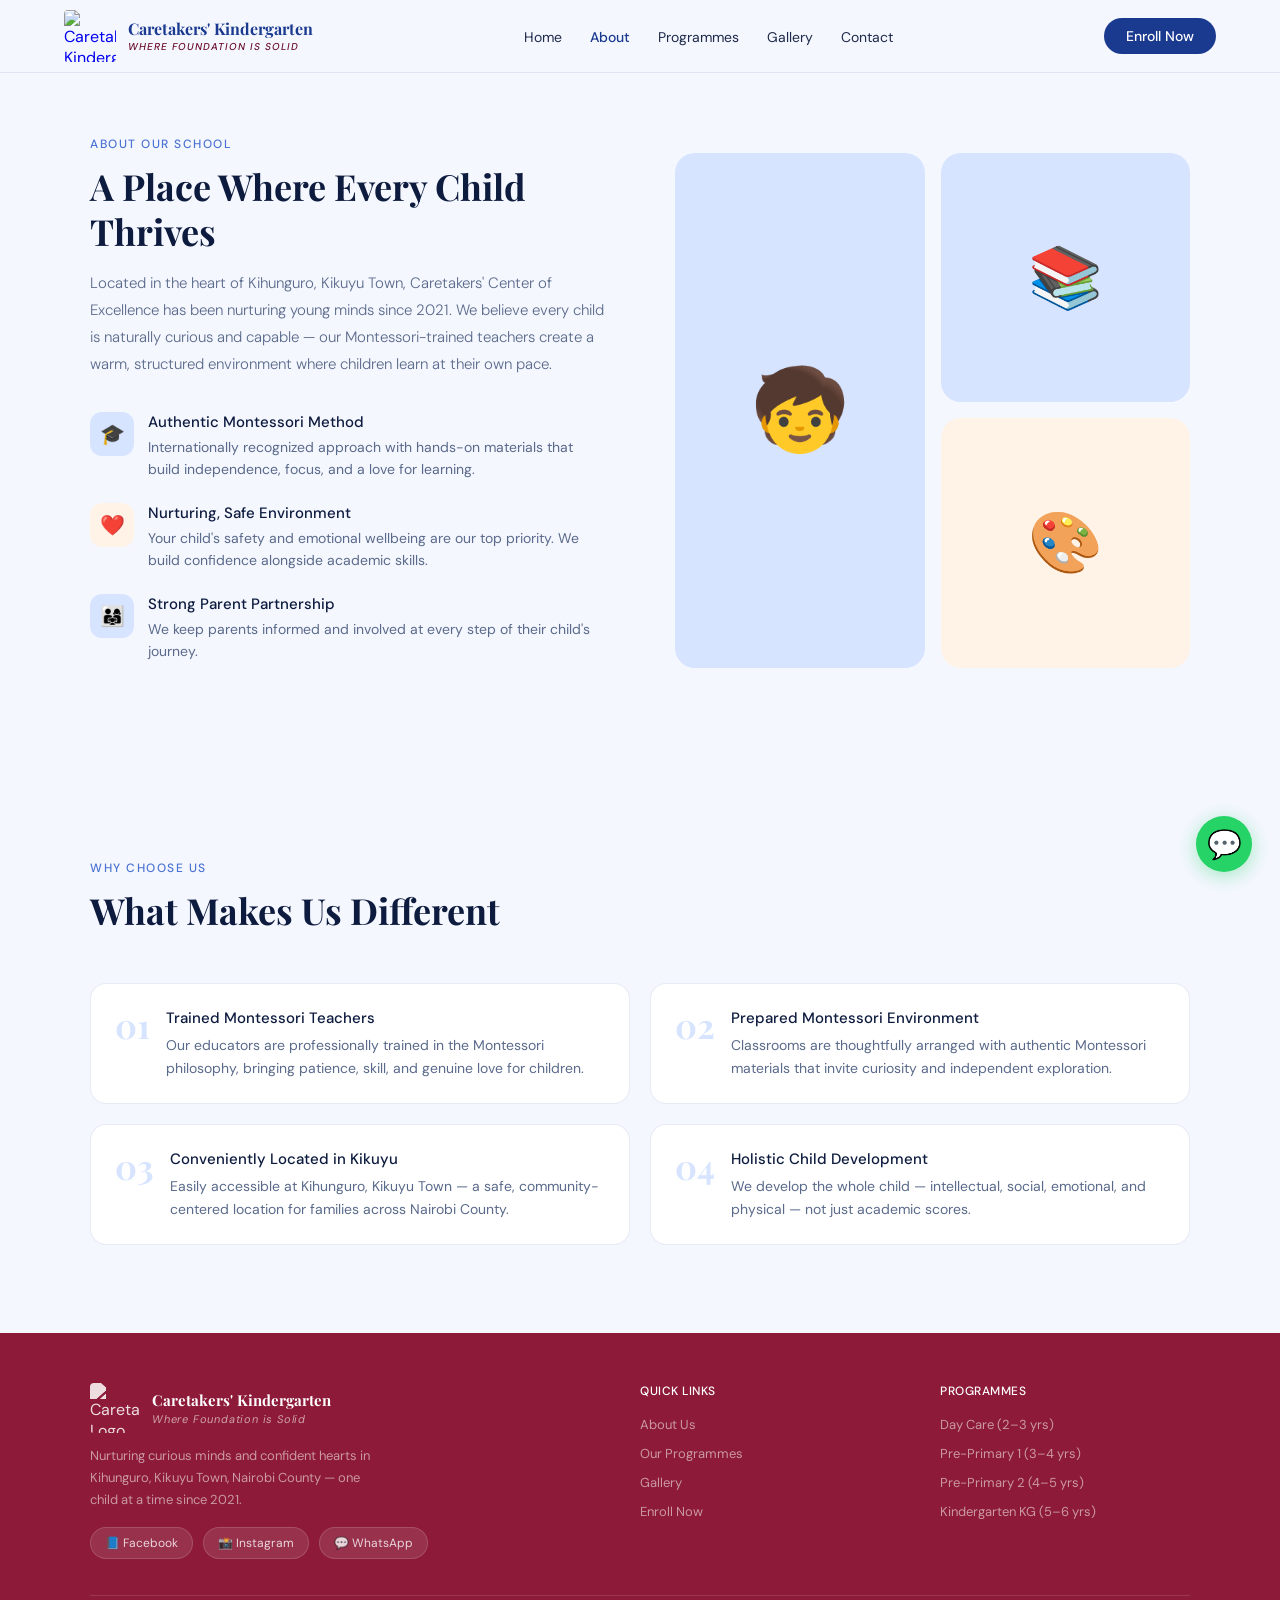
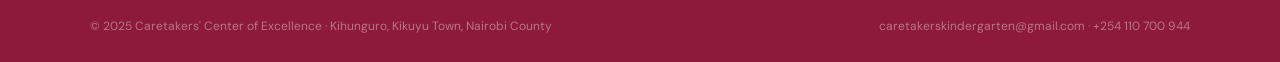
==== about.html @ a28489d1 "Page Restructure" ====
<!DOCTYPE html>
<html lang="en">
<head>
<meta charset="UTF-8">
<meta name="viewport" content="width=device-width, initial-scale=1.0">
<title>About Us | Caretakers' Kindergarten (Montessori), Kikuyu</title>
<meta name="description" content="Learn about Caretakers' Center of Excellence: authentic Montessori education in Kihunguro, Kikuyu Town since 2021.">
<link href="https://fonts.googleapis.com/css2?family=Playfair+Display:wght@400;600;700&family=DM+Sans:wght@300;400;500&display=swap" rel="stylesheet">
<link rel="stylesheet" href="css/base/variables.css">
<link rel="stylesheet" href="css/base/reset.css">
<link rel="stylesheet" href="css/base/typography.css">
<link rel="stylesheet" href="css/layout/section.css">
<link rel="stylesheet" href="css/layout/page.css">
<link rel="stylesheet" href="css/components/nav.css">
<link rel="stylesheet" href="css/components/buttons.css">
<link rel="stylesheet" href="css/components/footer.css">
<link rel="stylesheet" href="css/components/whatsapp.css">
<link rel="stylesheet" href="css/pages/about.css">
<link rel="stylesheet" href="css/pages/why.css">
</head>
<body>

<nav>
  <div class="nav-inner">
    <a href="index.html" class="logo-wrap">
      <img src="images/LG.jpg" alt="Caretakers Kindergarten Logo">
      <div class="logo-text">
        <strong>Caretakers' Kindergarten</strong>
        <span>Where Foundation is Solid</span>
      </div>
    </a>
    <button class="nav-toggle" aria-label="Toggle menu" aria-expanded="false">☰</button>
    <ul class="nav-links">
      <li><a href="index.html">Home</a></li>
      <li><a href="about.html" aria-current="page">About</a></li>
      <li><a href="programmes.html">Programmes</a></li>
      <li><a href="gallery.html">Gallery</a></li>
      <li><a href="contact.html">Contact</a></li>
    </ul>
    <a href="contact.html" class="nav-cta">Enroll Now</a>
  </div>
</nav>

<main>
<section id="about" class="page-first">
  <div class="section-inner">
    <div class="about-grid">
      <div>
        <p class="section-tag">About Our School</p>
        <h1 class="section-title">A Place Where Every Child Thrives</h1>
        <p class="section-desc">Located in the heart of Kihunguro, Kikuyu Town, Caretakers' Center of Excellence has been nurturing young minds since 2021. We believe every child is naturally curious and capable — our Montessori-trained teachers create a warm, structured environment where children learn at their own pace.</p>
        <div class="value-list">
          <div class="value-item">
            <div class="value-icon">🎓</div>
            <div class="value-text">
              <h4>Authentic Montessori Method</h4>
              <p>Internationally recognized approach with hands-on materials that build independence, focus, and a love for learning.</p>
            </div>
          </div>
          <div class="value-item">
            <div class="value-icon warm">❤️</div>
            <div class="value-text">
              <h4>Nurturing, Safe Environment</h4>
              <p>Your child's safety and emotional wellbeing are our top priority. We build confidence alongside academic skills.</p>
            </div>
          </div>
          <div class="value-item">
            <div class="value-icon">👨‍👩‍👧</div>
            <div class="value-text">
              <h4>Strong Parent Partnership</h4>
              <p>We keep parents informed and involved at every step of their child's journey.</p>
            </div>
          </div>
        </div>
      </div>
      <div class="about-visual">
        <div class="about-img-card tall">🧒</div>
        <div class="about-img-card">📚</div>
        <div class="about-img-card warm">🎨</div>
      </div>
    </div>
  </div>
</section>

<section>
  <div class="section-inner">
    <p class="section-tag">Why Choose Us</p>
    <h2 class="section-title">What Makes Us Different</h2>
    <div class="why-grid">
      <div class="why-card">
        <div class="why-num">01</div>
        <div class="why-text">
          <h4>Trained Montessori Teachers</h4>
          <p>Our educators are professionally trained in the Montessori philosophy, bringing patience, skill, and genuine love for children.</p>
        </div>
      </div>
      <div class="why-card">
        <div class="why-num">02</div>
        <div class="why-text">
          <h4>Prepared Montessori Environment</h4>
          <p>Classrooms are thoughtfully arranged with authentic Montessori materials that invite curiosity and independent exploration.</p>
        </div>
      </div>
      <div class="why-card">
        <div class="why-num">03</div>
        <div class="why-text">
          <h4>Conveniently Located in Kikuyu</h4>
          <p>Easily accessible at Kihunguro, Kikuyu Town — a safe, community-centered location for families across Nairobi County.</p>
        </div>
      </div>
      <div class="why-card">
        <div class="why-num">04</div>
        <div class="why-text">
          <h4>Holistic Child Development</h4>
          <p>We develop the whole child — intellectual, social, emotional, and physical — not just academic scores.</p>
        </div>
      </div>
    </div>
  </div>
</section>
</main>

<footer>
  <div class="footer-inner">
    <div class="footer-top">
      <div class="footer-brand">
        <div class="footer-logo-wrap">
          <img src="images/LG.jpg" alt="Caretakers Logo">
          <div class="footer-logo-text">
            <strong>Caretakers' Kindergarten</strong>
            <div class="footer-tagline">Where Foundation is Solid</div>
          </div>
        </div>
        <p>Nurturing curious minds and confident hearts in Kihunguro, Kikuyu Town, Nairobi County — one child at a time since 2021.</p>
        <div class="footer-social">
          <a href="https://www.facebook.com/caretakers-center-of-excellence" target="_blank">📘 Facebook</a>
          <a href="https://www.instagram.com/caretakerscenterofexcellence" target="_blank">📸 Instagram</a>
          <a href="https://wa.me/254110700944" target="_blank">💬 WhatsApp</a>
        </div>
      </div>
      <div class="footer-col">
        <h5>Quick Links</h5>
        <ul>
          <li><a href="about.html">About Us</a></li>
          <li><a href="programmes.html">Our Programmes</a></li>
          <li><a href="gallery.html">Gallery</a></li>
          <li><a href="contact.html">Enroll Now</a></li>
        </ul>
      </div>
      <div class="footer-col">
        <h5>Programmes</h5>
        <ul>
          <li><a href="programmes.html">Day Care (2–3 yrs)</a></li>
          <li><a href="programmes.html">Pre-Primary 1 (3–4 yrs)</a></li>
          <li><a href="programmes.html">Pre-Primary 2 (4–5 yrs)</a></li>
          <li><a href="programmes.html">Kindergarten KG (5–6 yrs)</a></li>
        </ul>
      </div>
    </div>
    <div class="footer-bottom">
      <p>© 2025 Caretakers' Center of Excellence · Kihunguro, Kikuyu Town, Nairobi County</p>
      <p>caretakerskindergarten@gmail.com · +254 110 700 944</p>
    </div>
  </div>
</footer>

<a href="https://wa.me/254110700944" class="wa-float" target="_blank" title="Chat on WhatsApp">💬</a>

<script src="js/main.js"></script>
</body>
</html>
---- css/base/variables.css ----
/* Design tokens: change the brand colours/fonts here and it updates everywhere */

:root {
  --blue: #1A3A8F;
  --blue-mid: #4A72D1;
  --blue-pale: #D6E4FF;
  --wine: #6B0F2B;
  --wine-light: #8C1A38;
  --warm: #F4A261;
  --warm-pale: #FFF3E8;
  --bg: #F5F7FF;
  --dark: #0D1B3E;
  --text: #1E2A4A;
  --muted: #5A6A8A;
  --font-heading: 'Playfair Display', Georgia, serif;
  --font-body: 'DM Sans', sans-serif;
}
---- css/base/typography.css ----
/* Global heading styles */

h1 {
  font-family:var(--font-heading);
  font-size:50px;
  line-height:1.15;
  color:var(--dark);
  margin-bottom:18px;
  font-weight:700;
}

h1 em {
  font-style:italic;
  color:var(--blue);
}

@media (max-width: 900px) {
  h1 { font-size: 34px; }
}
---- css/layout/section.css ----
/* Shared section wrapper, tags, titles, descriptions. Used on every page. */

section {
  padding:88px 5%;
}

.section-inner {
  max-width:1100px;
  margin:0 auto;
}

.section-tag {
  font-size:12px;
  text-transform:uppercase;
  letter-spacing:1.5px;
  color:var(--blue-mid);
  font-weight:500;
  margin-bottom:12px;
}

.section-title {
  font-family:var(--font-heading);
  font-size:36px;
  color:var(--dark);
  margin-bottom:16px;
  line-height:1.25;
}

.section-desc {
  font-size:15px;
  color:var(--muted);
  line-height:1.8;
  max-width:560px;
  font-weight:300;
}
---- css/layout/page.css ----
/* Inner pages: first section must clear the fixed 72px nav */

.page-first { padding-top: calc(72px + 64px); }
---- css/components/nav.css ----
/* Top navigation bar */

nav {
  position:fixed;
  top:0;
  left:0;
  right:0;
  z-index:100;
  background:rgba(245,247,255,0.97);
  backdrop-filter:blur(8px);
  border-bottom:1px solid rgba(26,58,143,0.1);
  padding:0 5%;
}

.nav-inner {
  display:flex;
  align-items:center;
  justify-content:space-between;
  height:72px;
}

.logo-wrap {
  display:flex;
  align-items:center;
  gap:12px;
  text-decoration:none;
}

.logo-wrap img {
  height:52px;
  width:52px;
  object-fit:contain;
  border-radius:4px;
}

.logo-text strong {
  display:block;
  font-family:var(--font-heading);
  font-size:16px;
  color:var(--blue);
  font-weight:700;
  line-height:1.2;
}

.logo-text span {
  display:block;
  font-size:10px;
  color:var(--wine);
  letter-spacing:1px;
  text-transform:uppercase;
  font-style:italic;
  font-weight:500;
  margin-top:2px;
}

.nav-links {
  display:flex;
  gap:28px;
  list-style:none;
}

.nav-links a {
  text-decoration:none;
  font-size:14px;
  color:var(--text);
  font-weight:400;
  transition:color 0.2s;
}

.nav-links a:hover {
  color:var(--blue);
}

.nav-cta {
  background:var(--blue);
  color:#fff;
  padding:9px 22px;
  border-radius:50px;
  font-size:14px;
  font-weight:500;
  text-decoration:none;
  transition:background 0.2s;
}

.nav-cta:hover {
  background:#122870;
}

/* Mobile menu: the original just hid the links below 900px with no replacement */
.nav-toggle {
  display: none;
  background: none;
  border: 1.5px solid rgba(26, 58, 143, 0.25);
  border-radius: 8px;
  padding: 6px 10px;
  font-size: 20px;
  line-height: 1;
  color: var(--blue);
  cursor: pointer;
}
.nav-links a[aria-current="page"] { color: var(--blue); font-weight: 500; }

@media (max-width: 900px) {
  .nav-toggle { display: block; }
  .nav-links {
    display: none;
    position: absolute;
    top: 72px; left: 0; right: 0;
    flex-direction: column;
    gap: 16px;
    padding: 20px 5%;
    background: var(--bg);
    border-bottom: 1px solid rgba(26, 58, 143, 0.1);
  }
  .nav-links.open { display: flex; }
}
@media (max-width: 600px) {
  .nav-cta { display: none; }
}
---- css/components/buttons.css ----
/* Primary / secondary buttons */

.btn-primary {
  background:var(--blue);
  color:#fff;
  padding:14px 28px;
  border-radius:50px;
  font-size:15px;
  font-weight:500;
  text-decoration:none;
  transition:all 0.2s;
  border:none;
  cursor:pointer;
  display:inline-block;
}

.btn-primary:hover {
  background:#122870;
  transform:translateY(-2px);
}

.btn-secondary {
  background:transparent;
  color:var(--blue);
  padding:14px 28px;
  border-radius:50px;
  font-size:15px;
  font-weight:500;
  text-decoration:none;
  border:1.5px solid var(--blue);
  transition:all 0.2s;
  cursor:pointer;
  display:inline-block;
}

.btn-secondary:hover {
  background:var(--blue-pale);
}
---- css/components/footer.css ----
/* Site footer */

footer {
  background:var(--wine-light);
  padding:50px 5% 28px;
}

.footer-inner {
  max-width:1100px;
  margin:0 auto;
}

.footer-top {
  display:grid;
  grid-template-columns:2fr 1fr 1fr;
  gap:50px;
  margin-bottom:36px;
}

.footer-logo-wrap {
  display:flex;
  align-items:center;
  gap:12px;
  margin-bottom:12px;
}

.footer-logo-wrap img {
  height:50px;
  width:50px;
  object-fit:contain;
  border-radius:4px;
  filter:brightness(0) invert(1);
  opacity:0.85;
}

.footer-logo-text strong {
  display:block;
  font-family:var(--font-heading);
  font-size:15px;
  color:#fff;
  font-weight:700;
}

.footer-tagline {
  font-size:11px;
  color:rgba(255,255,255,0.6);
  font-style:italic;
  letter-spacing:0.8px;
  margin-top:2px;
}

.footer-brand p {
  font-size:13px;
  line-height:1.7;
  color:rgba(255,255,255,0.55);
  max-width:280px;
  margin-top:10px;
}

.footer-social {
  display:flex;
  gap:10px;
  margin-top:16px;
  flex-wrap:wrap;
}

.footer-social a {
  display:inline-flex;
  align-items:center;
  gap:6px;
  background:rgba(255,255,255,0.1);
  color:rgba(255,255,255,0.8);
  padding:7px 14px;
  border-radius:50px;
  font-size:12px;
  text-decoration:none;
  transition:background 0.2s;
  border:1px solid rgba(255,255,255,0.15);
}

.footer-social a:hover {
  background:rgba(255,255,255,0.2);
  color:#fff;
}

.footer-col h5 {
  font-size:12px;
  font-weight:500;
  color:#fff;
  margin-bottom:14px;
  text-transform:uppercase;
  letter-spacing:0.5px;
}

.footer-col ul {
  list-style:none;
}

.footer-col li {
  margin-bottom:8px;
}

.footer-col a {
  text-decoration:none;
  font-size:13px;
  color:rgba(255,255,255,0.55);
  transition:color 0.2s;
}

.footer-col a:hover {
  color:#fff;
}

.footer-bottom {
  border-top:1px solid rgba(255,255,255,0.12);
  padding-top:22px;
  display:flex;
  justify-content:space-between;
  align-items:center;
  font-size:12px;
  color:rgba(255,255,255,0.4);
  flex-wrap:wrap;
  gap:10px;
}

@media (max-width: 900px) {
  .footer-top { grid-template-columns: 1fr; }
}
---- css/components/whatsapp.css ----
/* Floating WhatsApp button */

.wa-float {
  position:fixed;
  bottom:28px;
  right:28px;
  z-index:999;
  background:#25D366;
  width:56px;
  height:56px;
  border-radius:50%;
  display:flex;
  align-items:center;
  justify-content:center;
  font-size:28px;
  box-shadow:0 4px 20px rgba(37,211,102,0.4);
  text-decoration:none;
  transition:transform 0.2s;
}

.wa-float:hover {
  transform:scale(1.1);
}
---- css/pages/about.css ----
/* ABOUT: school intro + values */

.about-visual {
  display:grid;
  grid-template-columns:1fr 1fr;
  gap:16px;
}

.about-img-card {
  border-radius:20px;
  background:var(--blue-pale);
  display:flex;
  align-items:center;
  justify-content:center;
  font-size:60px;
  aspect-ratio:1;
}

.about-img-card.tall {
  aspect-ratio:auto;
  grid-row:span 2;
  font-size:80px;
}

.about-img-card.warm {
  background:var(--warm-pale);
}

.value-item {
  display:flex;
  gap:14px;
  margin-bottom:22px;
}

.value-icon {
  width:44px;
  height:44px;
  border-radius:12px;
  background:var(--blue-pale);
  display:flex;
  align-items:center;
  justify-content:center;
  font-size:20px;
  flex-shrink:0;
}

.value-icon.warm {
  background:var(--warm-pale);
}

.value-text h4 {
  font-size:15px;
  font-weight:500;
  color:var(--dark);
  margin-bottom:4px;
}

.value-text p {
  font-size:14px;
  color:var(--muted);
  line-height:1.6;
}

.value-list { margin-top: 34px; }

/* was an inline style in the original HTML; also collapses on small screens now */
.about-grid {
  display: grid;
  grid-template-columns: 1fr 1fr;
  gap: 70px;
  align-items: center;
}

@media (max-width: 900px) {
  .about-grid { grid-template-columns: 1fr; gap: 40px; }
}
---- css/pages/why.css ----
/* ABOUT: why choose us */

.why-grid {
  display:grid;
  grid-template-columns:repeat(2,1fr);
  gap:20px;
  margin-top:50px;
}

.why-card {
  background:#fff;
  border:1px solid rgba(26,58,143,0.1);
  border-radius:16px;
  padding:24px;
  display:flex;
  gap:16px;
}

.why-num {
  font-family:var(--font-heading);
  font-size:34px;
  color:var(--blue-pale);
  font-weight:700;
  line-height:1;
  flex-shrink:0;
}

.why-text h4 {
  font-size:15px;
  font-weight:500;
  color:var(--dark);
  margin-bottom:6px;
}

.why-text p {
  font-size:14px;
  color:var(--muted);
  line-height:1.6;
}

@media (max-width: 900px) {
  .why-grid { grid-template-columns: 1fr 1fr; }
}
@media (max-width: 600px) {
  .why-grid { grid-template-columns: 1fr; }
}
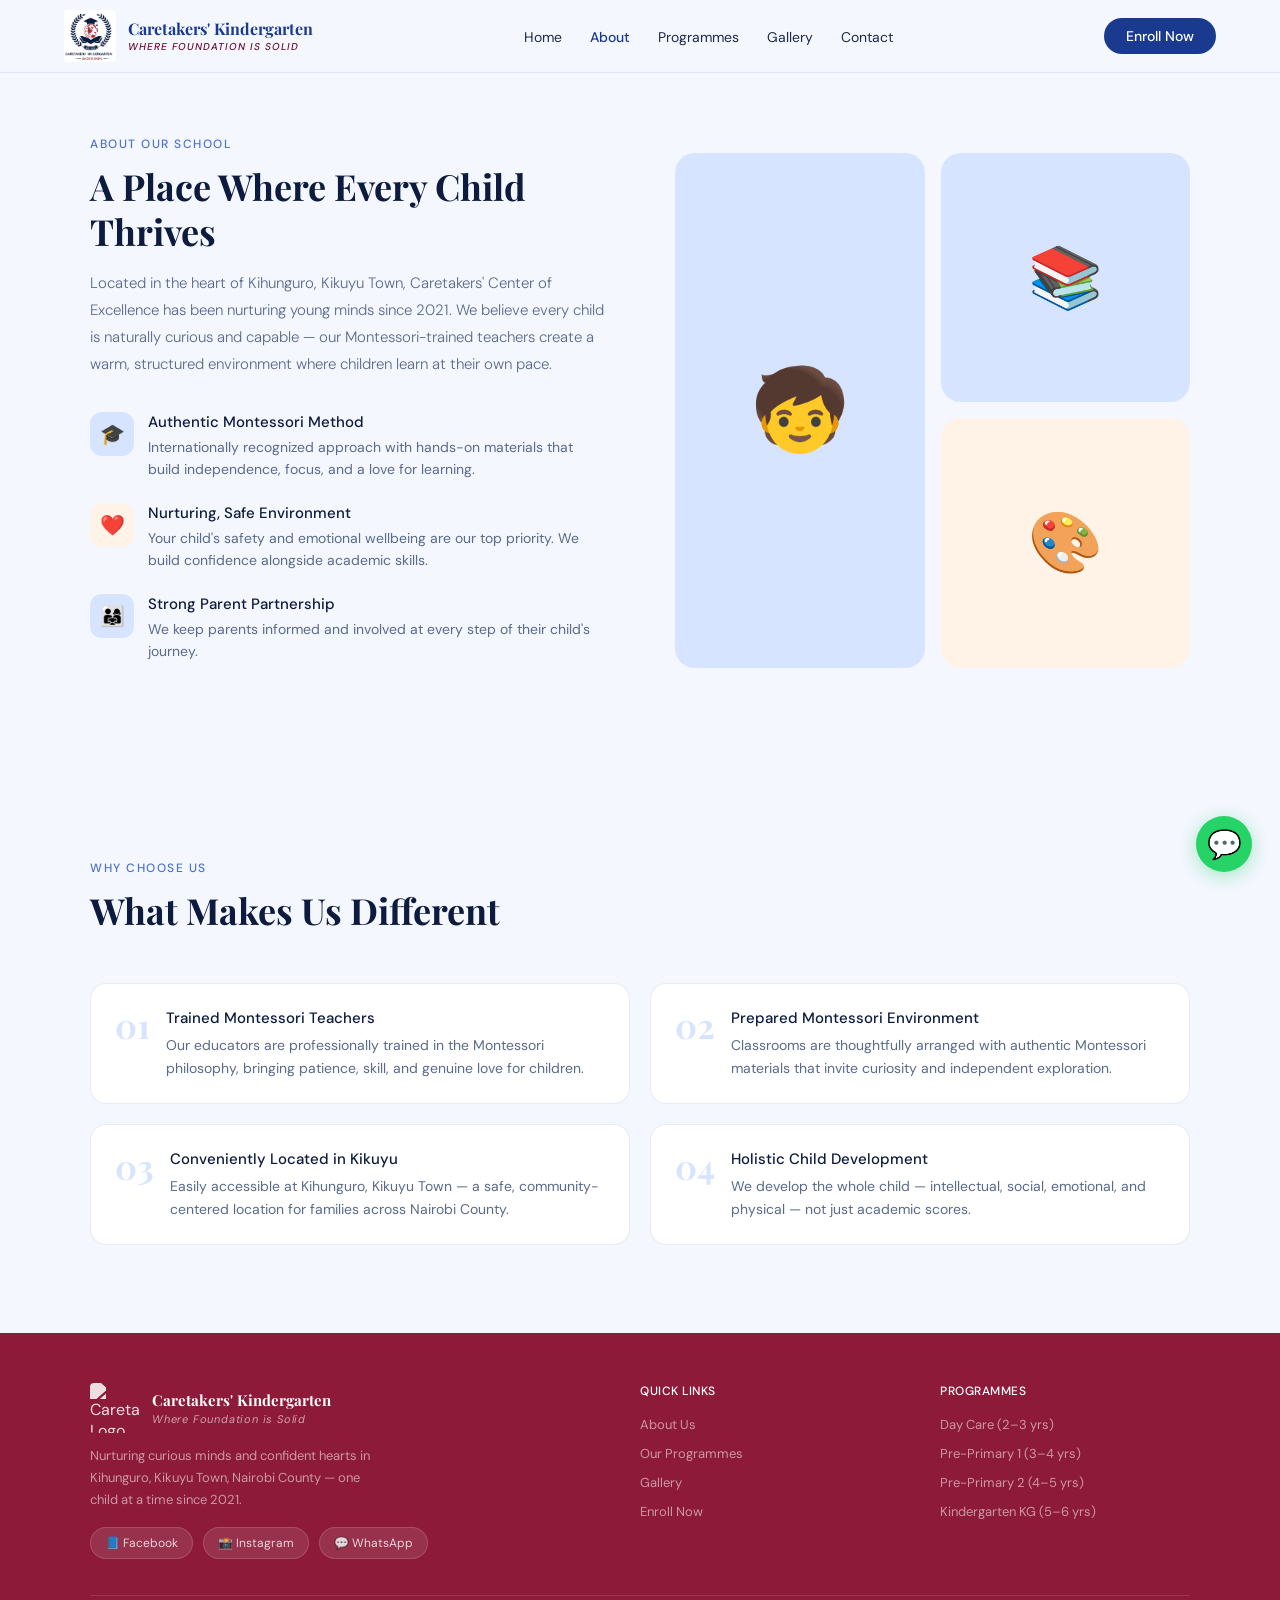
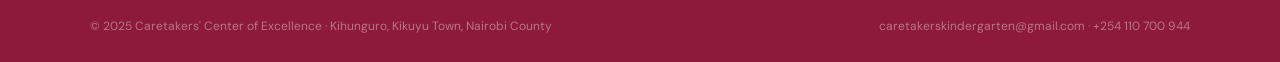
==== commit 46ef2461: "Update logo image source in about.html" ====
--- a/about.html
+++ b/about.html
@@ -23,7 +23,7 @@
 <nav>
   <div class="nav-inner">
     <a href="index.html" class="logo-wrap">
-      <img src="images/LG.jpg" alt="Caretakers Kindergarten Logo">
+      <img src="images/Logo.jpg" alt="Caretakers Kindergarten Logo">
       <div class="logo-text">
         <strong>Caretakers' Kindergarten</strong>
         <span>Where Foundation is Solid</span>
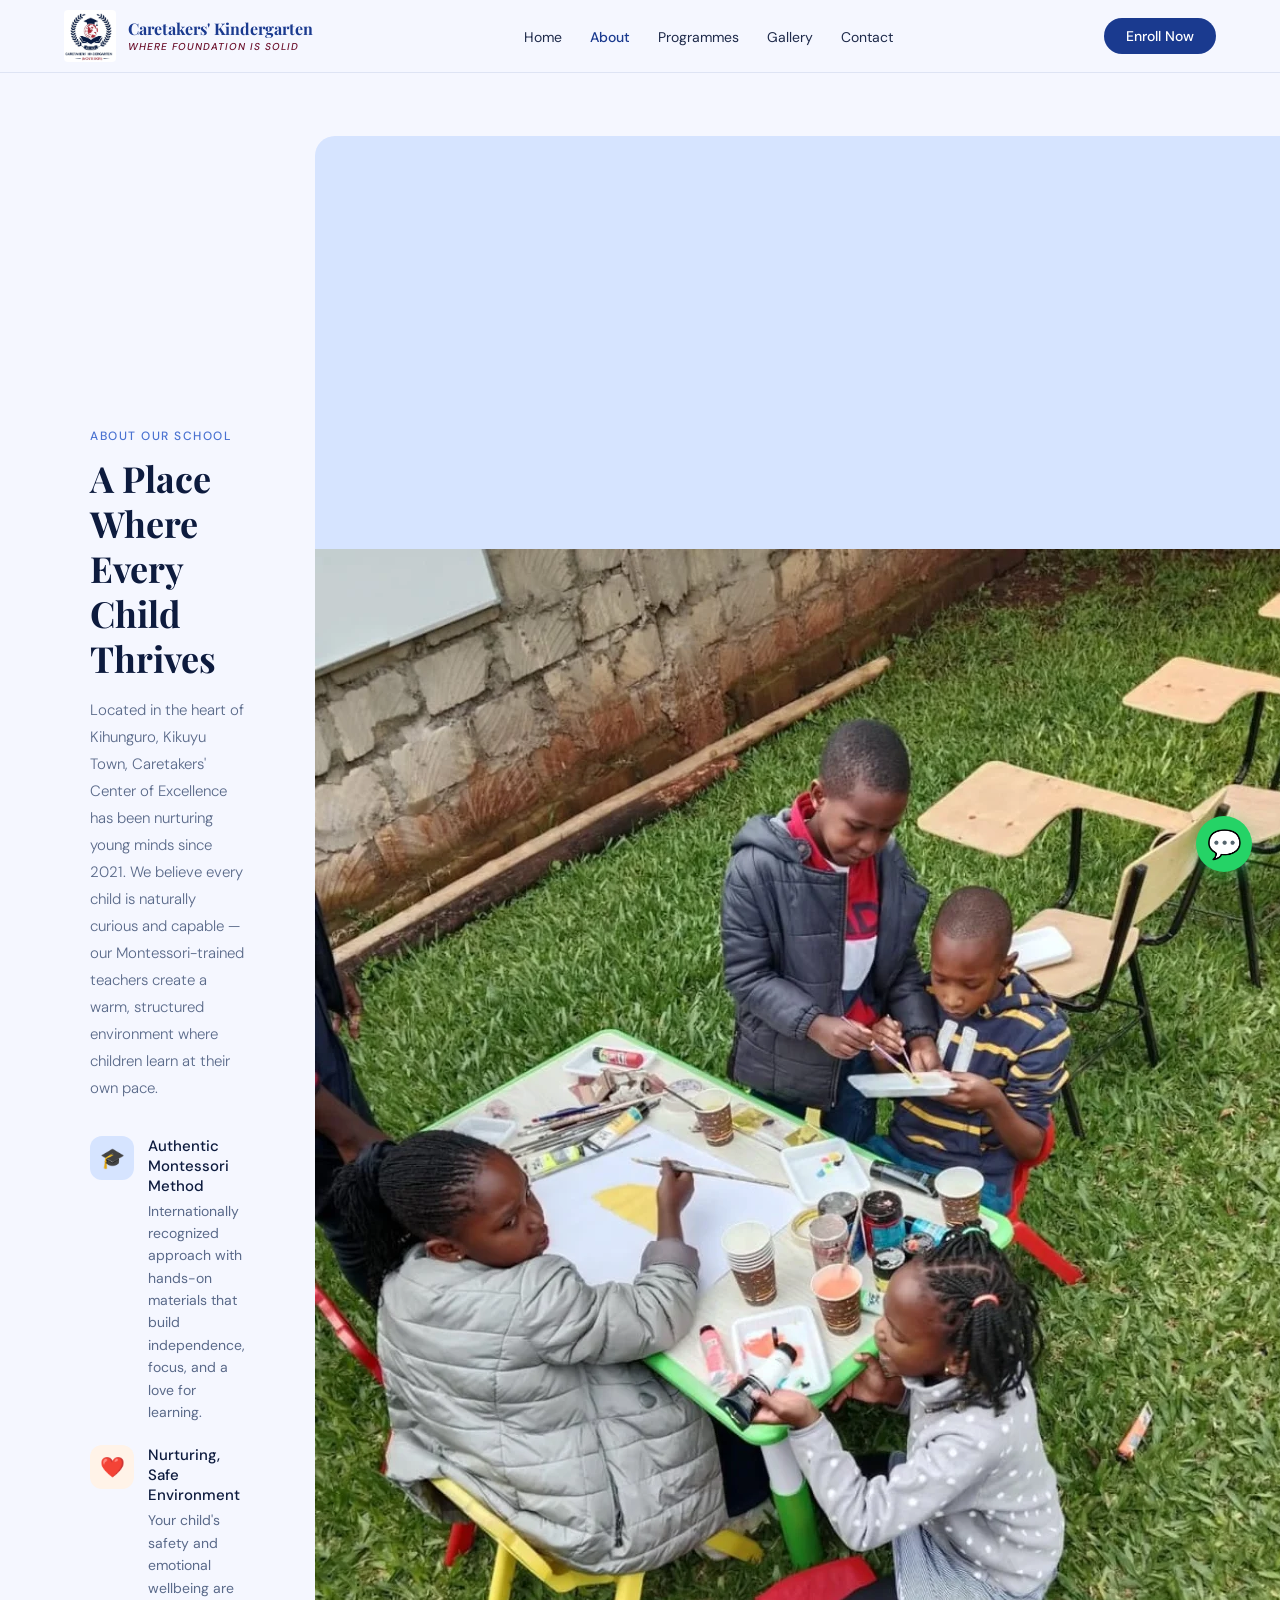
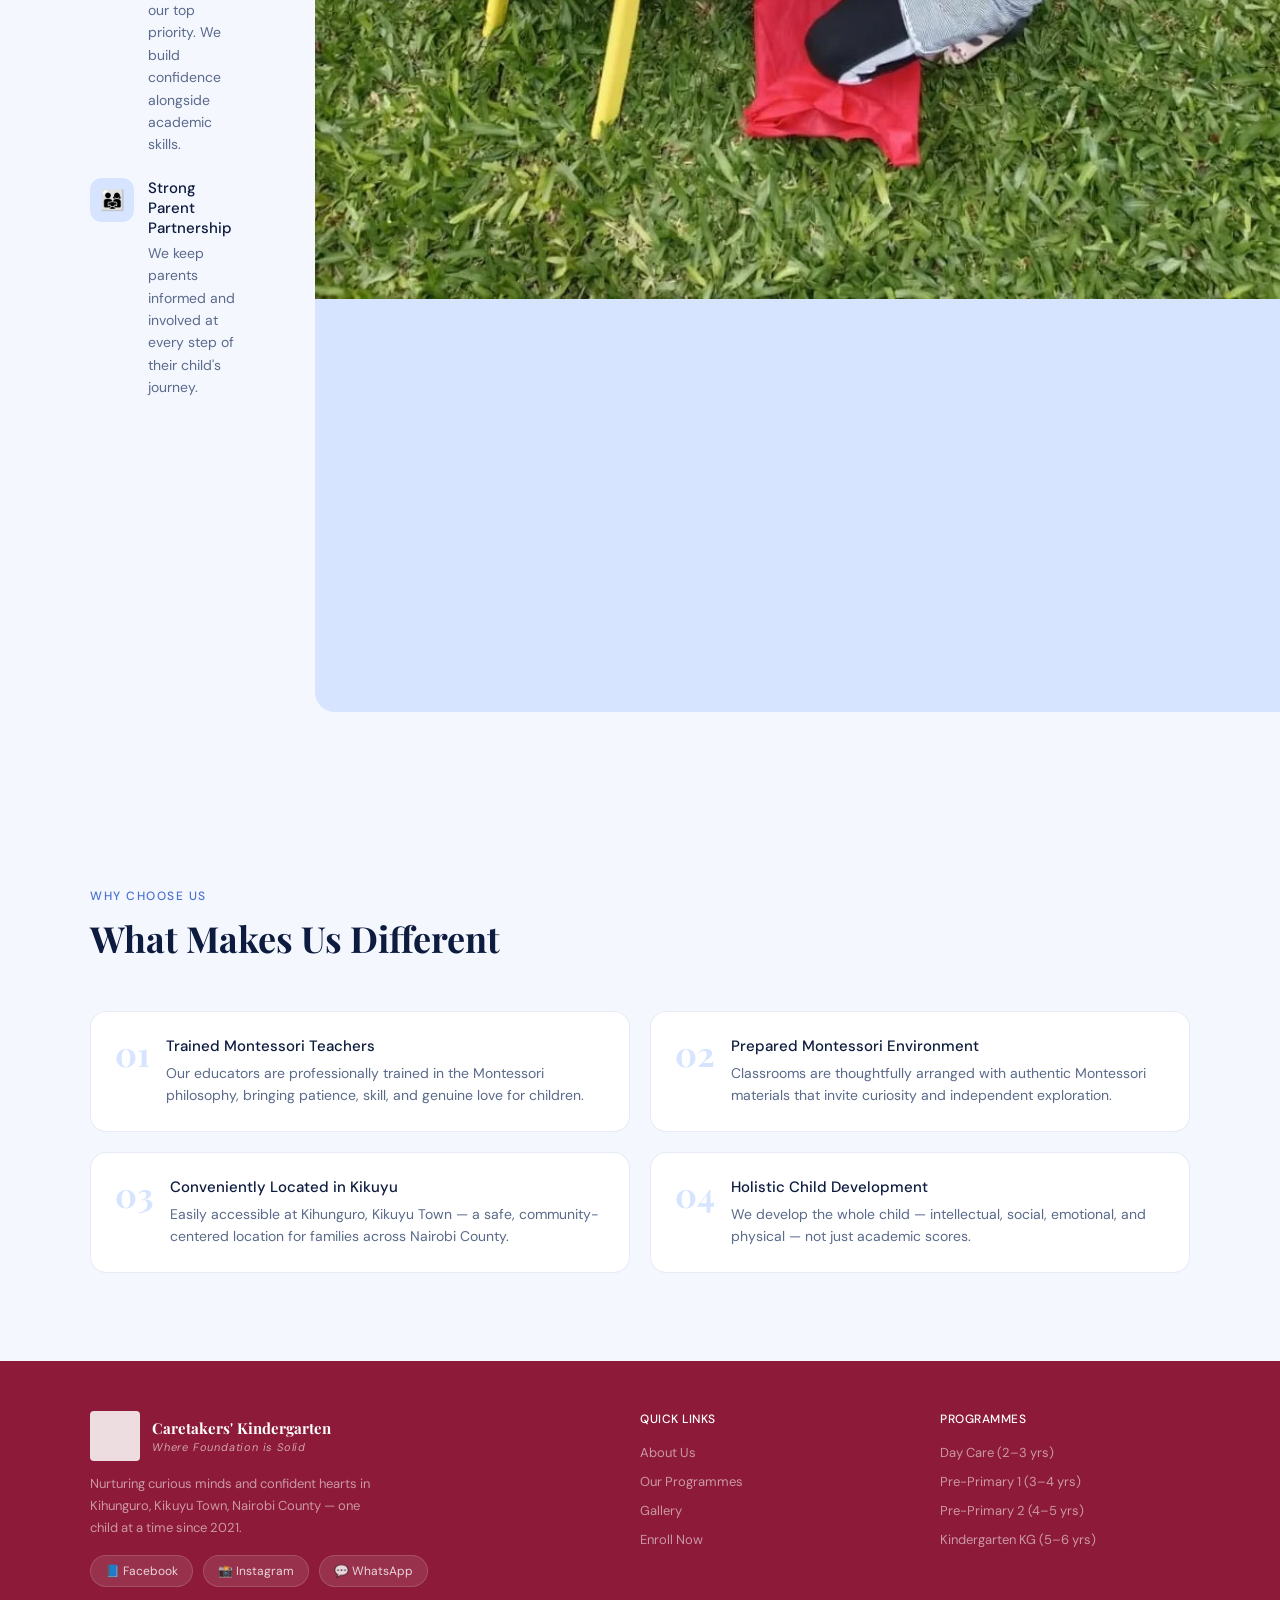
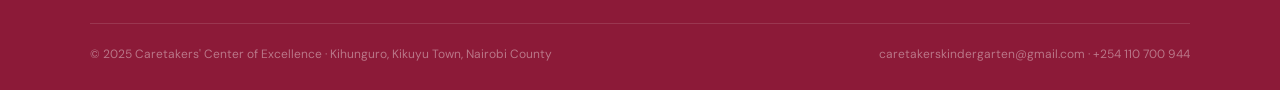
==== commit 2cbbe4ab: "Replace placeholder images with actual images" ====
--- a/about.html
+++ b/about.html
@@ -74,10 +74,20 @@
         </div>
       </div>
       <div class="about-visual">
-        <div class="about-img-card tall">🧒</div>
-        <div class="about-img-card">📚</div>
-        <div class="about-img-card warm">🎨</div>
-      </div>
+
+  <div class="about-img-card tall">
+    <img src="images/Photo 4.jpg" alt="Children at Caretakers' Kindergarten">
+  </div>
+
+  <div class="about-img-card">
+    <img src="images/Photo 8.jpg" alt="Learning activities at Caretakers' Kindergarten">
+  </div>
+
+  <div class="about-img-card warm">
+    <img src="images/Photo 16.jpg" alt="Activities at Caretakers' Kindergarten">
+  </div>
+
+</div>
     </div>
   </div>
 </section>
@@ -125,7 +135,7 @@
     <div class="footer-top">
       <div class="footer-brand">
         <div class="footer-logo-wrap">
-          <img src="images/LG.jpg" alt="Caretakers Logo">
+          <img src="images/Logo.jpg" alt="Caretakers Logo">
           <div class="footer-logo-text">
             <strong>Caretakers' Kindergarten</strong>
             <div class="footer-tagline">Where Foundation is Solid</div>
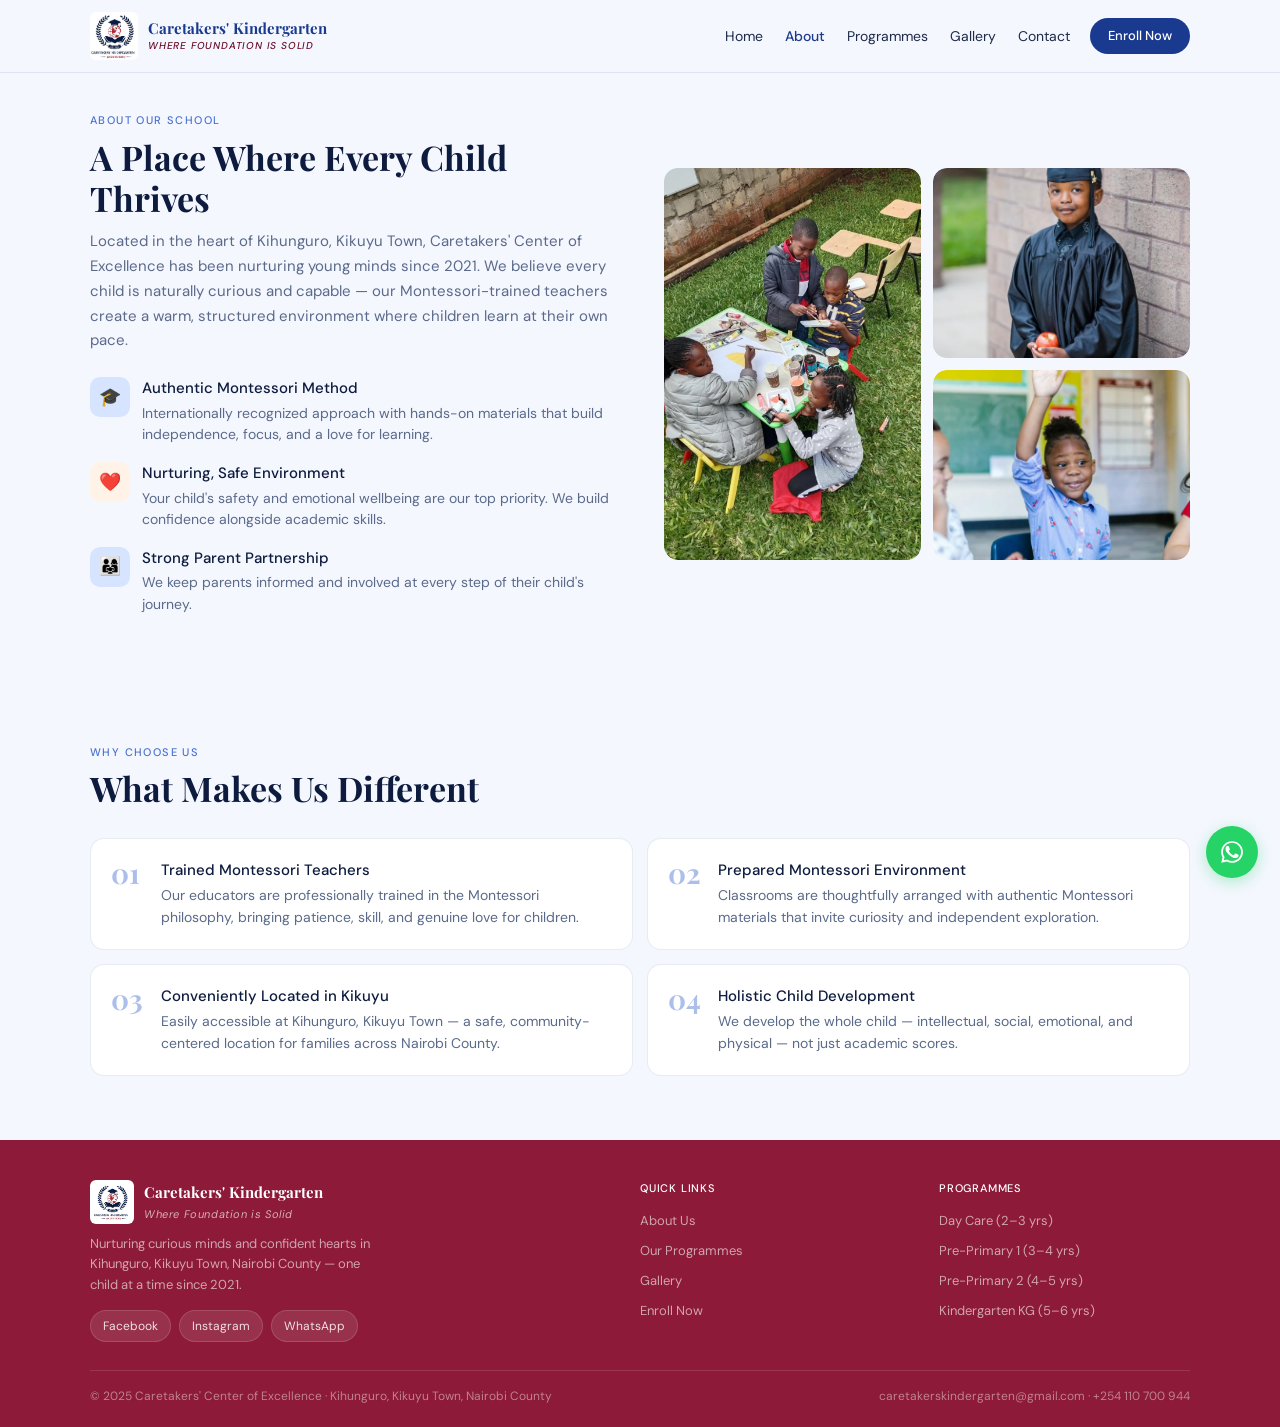
==== commit 2b256a08: "UI Polishing" ====
--- a/about.html
+++ b/about.html
@@ -74,20 +74,16 @@
         </div>
       </div>
       <div class="about-visual">
-
-  <div class="about-img-card tall">
-    <img src="images/Photo 4.jpg" alt="Children at Caretakers' Kindergarten">
-  </div>
-
-  <div class="about-img-card">
-    <img src="images/Photo 8.jpg" alt="Learning activities at Caretakers' Kindergarten">
-  </div>
-
-  <div class="about-img-card warm">
-    <img src="images/Photo 16.jpg" alt="Activities at Caretakers' Kindergarten">
-  </div>
-
-</div>
+        <div class="about-img-card tall">
+          <img src="images/Photo 4.jpg" alt="Children at Caretakers' Kindergarten">
+        </div>
+        <div class="about-img-card">
+          <img src="images/Photo 8.jpg" alt="Learning activities at Caretakers' Kindergarten">
+        </div>
+        <div class="about-img-card warm">
+          <img src="images/Photo 16.jpg" alt="Activities at Caretakers' Kindergarten">
+        </div>
+      </div>
     </div>
   </div>
 </section>
@@ -143,9 +139,9 @@
         </div>
         <p>Nurturing curious minds and confident hearts in Kihunguro, Kikuyu Town, Nairobi County — one child at a time since 2021.</p>
         <div class="footer-social">
-          <a href="https://www.facebook.com/caretakers-center-of-excellence" target="_blank">📘 Facebook</a>
-          <a href="https://www.instagram.com/caretakerscenterofexcellence" target="_blank">📸 Instagram</a>
-          <a href="https://wa.me/254110700944" target="_blank">💬 WhatsApp</a>
+          <a href="https://www.facebook.com/caretakers-center-of-excellence" target="_blank">Facebook</a>
+          <a href="https://www.instagram.com/caretakerscenterofexcellence" target="_blank">Instagram</a>
+          <a href="https://wa.me/254110700944" target="_blank">WhatsApp</a>
         </div>
       </div>
       <div class="footer-col">
@@ -174,7 +170,7 @@
   </div>
 </footer>
 
-<a href="https://wa.me/254110700944" class="wa-float" target="_blank" title="Chat on WhatsApp">💬</a>
+<a href="https://wa.me/254110700944" class="wa-float" target="_blank" title="Chat on WhatsApp" aria-label="Chat on WhatsApp"><svg viewBox="0 0 24 24" aria-hidden="true"><path d="M17.472 14.382c-.297-.149-1.758-.867-2.03-.967-.273-.099-.471-.148-.67.15-.197.297-.767.966-.94 1.164-.173.199-.347.223-.644.075-.297-.15-1.255-.463-2.39-1.475-.883-.788-1.48-1.761-1.653-2.059-.173-.297-.018-.458.13-.606.134-.133.298-.347.446-.52.149-.174.198-.298.298-.497.099-.198.05-.371-.025-.52-.075-.149-.669-1.612-.916-2.207-.242-.579-.487-.5-.669-.51-.173-.008-.371-.01-.57-.01-.198 0-.52.074-.792.372-.272.297-1.04 1.016-1.04 2.479 0 1.462 1.065 2.875 1.213 3.074.149.198 2.096 3.2 5.077 4.487.709.306 1.262.489 1.694.625.712.227 1.36.195 1.871.118.571-.085 1.758-.719 2.006-1.413.248-.694.248-1.289.173-1.413-.074-.124-.272-.198-.57-.347z"/><path d="M12.05 2.003C6.495 2.003 2 6.486 2 12.025c0 1.77.463 3.45 1.27 4.9L2 22l5.204-1.247a10.04 10.04 0 004.846 1.237h.004c5.555 0 10.05-4.483 10.05-10.022C22.104 6.486 17.605 2.003 12.05 2.003zm0 18.24h-.003a8.33 8.33 0 01-4.242-1.164l-.304-.18-3.087.74.736-3.01-.198-.31a8.3 8.3 0 01-1.277-4.434c0-4.59 3.75-8.327 8.365-8.327 4.614 0 8.365 3.738 8.365 8.327 0 4.59-3.751 8.348-8.355 8.348z"/></svg></a>
 
 <script src="js/main.js"></script>
 </body>
--- a/css/base/variables.css
+++ b/css/base/variables.css
@@ -14,4 +14,7 @@
   --muted: #5A6A8A;
   --font-heading: 'Playfair Display', Georgia, serif;
   --font-body: 'DM Sans', sans-serif;
+  --shadow: 0 8px 24px rgba(13, 27, 62, 0.08);
+  --radius: 14px;
+  --content: 1100px;
 }
--- a/css/base/typography.css
+++ b/css/base/typography.css
@@ -1,12 +1,12 @@
 /* Global heading styles */
 
 h1 {
-  font-family:var(--font-heading);
-  font-size:50px;
-  line-height:1.15;
-  color:var(--dark);
-  margin-bottom:18px;
-  font-weight:700;
+  font-family: var(--font-heading);
+  font-size: 46px;
+  line-height: 1.12;
+  color: var(--dark);
+  margin-bottom: 14px;
+  font-weight: 700;
 }
 
 h1 em {
--- a/css/layout/section.css
+++ b/css/layout/section.css
@@ -1,35 +1,40 @@
 /* Shared section wrapper, tags, titles, descriptions. Used on every page. */
 
 section {
-  padding:88px 5%;
+  padding: 64px 5%;
 }
 
 .section-inner {
-  max-width:1100px;
-  margin:0 auto;
+  max-width: var(--content);
+  margin: 0 auto;
 }
 
 .section-tag {
-  font-size:12px;
-  text-transform:uppercase;
-  letter-spacing:1.5px;
-  color:var(--blue-mid);
-  font-weight:500;
-  margin-bottom:12px;
+  font-size: 11px;
+  text-transform: uppercase;
+  letter-spacing: 1.4px;
+  color: var(--blue-mid);
+  font-weight: 500;
+  margin-bottom: 8px;
 }
 
 .section-title {
-  font-family:var(--font-heading);
-  font-size:36px;
-  color:var(--dark);
-  margin-bottom:16px;
-  line-height:1.25;
+  font-family: var(--font-heading);
+  font-size: 34px;
+  color: var(--dark);
+  margin-bottom: 10px;
+  line-height: 1.22;
 }
 
 .section-desc {
-  font-size:15px;
-  color:var(--muted);
-  line-height:1.8;
-  max-width:560px;
-  font-weight:300;
+  font-size: 15px;
+  color: var(--muted);
+  line-height: 1.65;
+  max-width: 540px;
+  font-weight: 400;
 }
+
+@media (max-width: 900px) {
+  section { padding: 48px 5%; }
+  .section-title { font-size: 28px; }
+}
--- a/css/layout/page.css
+++ b/css/layout/page.css
@@ -1,3 +1,7 @@
 /* Inner pages: first section must clear the fixed 72px nav */
 
-.page-first { padding-top: calc(72px + 64px); }
+.page-first { padding-top: calc(72px + 40px); }
+
+@media (max-width: 900px) {
+  .page-first { padding-top: calc(72px + 32px); }
+}
--- a/css/components/nav.css
+++ b/css/components/nav.css
@@ -1,92 +1,100 @@
 /* Top navigation bar */
 
 nav {
-  position:fixed;
-  top:0;
-  left:0;
-  right:0;
-  z-index:100;
-  background:rgba(245,247,255,0.97);
-  backdrop-filter:blur(8px);
-  border-bottom:1px solid rgba(26,58,143,0.1);
-  padding:0 5%;
+  position: fixed;
+  top: 0;
+  left: 0;
+  right: 0;
+  z-index: 100;
+  background: rgba(245, 247, 255, 0.96);
+  backdrop-filter: blur(10px);
+  border-bottom: 1px solid rgba(26, 58, 143, 0.1);
+  padding: 0 5%;
 }
 
 .nav-inner {
-  display:flex;
-  align-items:center;
-  justify-content:space-between;
-  height:72px;
+  display: flex;
+  align-items: center;
+  justify-content: space-between;
+  height: 72px;
+  max-width: var(--content);
+  margin: 0 auto;
+  gap: 20px;
 }
 
 .logo-wrap {
-  display:flex;
-  align-items:center;
-  gap:12px;
-  text-decoration:none;
+  display: flex;
+  align-items: center;
+  gap: 10px;
+  text-decoration: none;
+  min-width: 0;
 }
 
 .logo-wrap img {
-  height:52px;
-  width:52px;
-  object-fit:contain;
-  border-radius:4px;
+  height: 48px;
+  width: 48px;
+  object-fit: contain;
+  border-radius: 6px;
+  flex-shrink: 0;
 }
 
 .logo-text strong {
-  display:block;
-  font-family:var(--font-heading);
-  font-size:16px;
-  color:var(--blue);
-  font-weight:700;
-  line-height:1.2;
+  display: block;
+  font-family: var(--font-heading);
+  font-size: 15px;
+  color: var(--blue);
+  font-weight: 700;
+  line-height: 1.2;
 }
 
 .logo-text span {
-  display:block;
-  font-size:10px;
-  color:var(--wine);
-  letter-spacing:1px;
-  text-transform:uppercase;
-  font-style:italic;
-  font-weight:500;
-  margin-top:2px;
+  display: block;
+  font-size: 10px;
+  color: var(--wine);
+  letter-spacing: 0.8px;
+  text-transform: uppercase;
+  font-style: italic;
+  font-weight: 500;
+  margin-top: 1px;
 }
 
 .nav-links {
-  display:flex;
-  gap:28px;
-  list-style:none;
+  display: flex;
+  gap: 22px;
+  list-style: none;
+  margin-left: auto;
 }
 
 .nav-links a {
-  text-decoration:none;
-  font-size:14px;
-  color:var(--text);
-  font-weight:400;
-  transition:color 0.2s;
+  text-decoration: none;
+  font-size: 14px;
+  color: var(--text);
+  font-weight: 400;
+  transition: color 0.2s;
+  padding: 4px 0;
 }
 
 .nav-links a:hover {
-  color:var(--blue);
+  color: var(--blue);
 }
 
 .nav-cta {
-  background:var(--blue);
-  color:#fff;
-  padding:9px 22px;
-  border-radius:50px;
-  font-size:14px;
-  font-weight:500;
-  text-decoration:none;
-  transition:background 0.2s;
+  background: var(--blue);
+  color: #fff;
+  padding: 8px 18px;
+  border-radius: 50px;
+  font-size: 13px;
+  font-weight: 500;
+  text-decoration: none;
+  transition: background 0.2s;
+  white-space: nowrap;
+  flex-shrink: 0;
 }
 
 .nav-cta:hover {
-  background:#122870;
+  background: #122870;
 }
 
-/* Mobile menu: the original just hid the links below 900px with no replacement */
 .nav-toggle {
   display: none;
   background: none;
@@ -98,22 +106,31 @@
   color: var(--blue);
   cursor: pointer;
 }
-.nav-links a[aria-current="page"] { color: var(--blue); font-weight: 500; }
+
+.nav-links a[aria-current="page"] {
+  color: var(--blue);
+  font-weight: 500;
+}
 
 @media (max-width: 900px) {
-  .nav-toggle { display: block; }
+  .nav-toggle { display: block; margin-left: auto; }
   .nav-links {
     display: none;
     position: absolute;
-    top: 72px; left: 0; right: 0;
+    top: 72px;
+    left: 0;
+    right: 0;
     flex-direction: column;
-    gap: 16px;
-    padding: 20px 5%;
+    gap: 4px;
+    padding: 12px 5% 16px;
     background: var(--bg);
     border-bottom: 1px solid rgba(26, 58, 143, 0.1);
+    margin-left: 0;
   }
+  .nav-links a { padding: 8px 0; }
   .nav-links.open { display: flex; }
 }
+
 @media (max-width: 600px) {
   .nav-cta { display: none; }
 }
--- a/css/components/buttons.css
+++ b/css/components/buttons.css
@@ -1,38 +1,37 @@
 /* Primary / secondary buttons */
 
 .btn-primary {
-  background:var(--blue);
-  color:#fff;
-  padding:14px 28px;
-  border-radius:50px;
-  font-size:15px;
-  font-weight:500;
-  text-decoration:none;
-  transition:all 0.2s;
-  border:none;
-  cursor:pointer;
-  display:inline-block;
+  background: var(--blue);
+  color: #fff;
+  padding: 12px 24px;
+  border-radius: 50px;
+  font-size: 14px;
+  font-weight: 500;
+  text-decoration: none;
+  transition: background 0.2s;
+  border: none;
+  cursor: pointer;
+  display: inline-block;
 }
 
 .btn-primary:hover {
-  background:#122870;
-  transform:translateY(-2px);
+  background: #122870;
 }
 
 .btn-secondary {
-  background:transparent;
-  color:var(--blue);
-  padding:14px 28px;
-  border-radius:50px;
-  font-size:15px;
-  font-weight:500;
-  text-decoration:none;
-  border:1.5px solid var(--blue);
-  transition:all 0.2s;
-  cursor:pointer;
-  display:inline-block;
+  background: transparent;
+  color: var(--blue);
+  padding: 11px 24px;
+  border-radius: 50px;
+  font-size: 14px;
+  font-weight: 500;
+  text-decoration: none;
+  border: 1.5px solid var(--blue);
+  transition: background 0.2s;
+  cursor: pointer;
+  display: inline-block;
 }
 
 .btn-secondary:hover {
-  background:var(--blue-pale);
+  background: var(--blue-pale);
 }
--- a/css/components/footer.css
+++ b/css/components/footer.css
@@ -1,128 +1,130 @@
 /* Site footer */
 
 footer {
-  background:var(--wine-light);
-  padding:50px 5% 28px;
+  background: var(--wine-light);
+  padding: 40px 5% 22px;
 }
 
 .footer-inner {
-  max-width:1100px;
-  margin:0 auto;
+  max-width: var(--content);
+  margin: 0 auto;
 }
 
 .footer-top {
-  display:grid;
-  grid-template-columns:2fr 1fr 1fr;
-  gap:50px;
-  margin-bottom:36px;
+  display: grid;
+  grid-template-columns: 2fr 1fr 1fr;
+  gap: 36px 48px;
+  margin-bottom: 28px;
 }
 
 .footer-logo-wrap {
-  display:flex;
-  align-items:center;
-  gap:12px;
-  margin-bottom:12px;
+  display: flex;
+  align-items: center;
+  gap: 10px;
+  margin-bottom: 10px;
 }
 
 .footer-logo-wrap img {
-  height:50px;
-  width:50px;
-  object-fit:contain;
-  border-radius:4px;
-  filter:brightness(0) invert(1);
-  opacity:0.85;
+  height: 44px;
+  width: 44px;
+  object-fit: contain;
+  border-radius: 6px;
+  background: #fff;
+  padding: 3px;
+  filter: none;
+  opacity: 1;
 }
 
 .footer-logo-text strong {
-  display:block;
-  font-family:var(--font-heading);
-  font-size:15px;
-  color:#fff;
-  font-weight:700;
+  display: block;
+  font-family: var(--font-heading);
+  font-size: 15px;
+  color: #fff;
+  font-weight: 700;
 }
 
 .footer-tagline {
-  font-size:11px;
-  color:rgba(255,255,255,0.6);
-  font-style:italic;
-  letter-spacing:0.8px;
-  margin-top:2px;
+  font-size: 11px;
+  color: rgba(255, 255, 255, 0.65);
+  font-style: italic;
+  letter-spacing: 0.6px;
+  margin-top: 2px;
 }
 
 .footer-brand p {
-  font-size:13px;
-  line-height:1.7;
-  color:rgba(255,255,255,0.55);
-  max-width:280px;
-  margin-top:10px;
+  font-size: 13px;
+  line-height: 1.6;
+  color: rgba(255, 255, 255, 0.6);
+  max-width: 300px;
+  margin-top: 8px;
 }
 
 .footer-social {
-  display:flex;
-  gap:10px;
-  margin-top:16px;
-  flex-wrap:wrap;
+  display: flex;
+  gap: 8px;
+  margin-top: 14px;
+  flex-wrap: wrap;
 }
 
 .footer-social a {
-  display:inline-flex;
-  align-items:center;
-  gap:6px;
-  background:rgba(255,255,255,0.1);
-  color:rgba(255,255,255,0.8);
-  padding:7px 14px;
-  border-radius:50px;
-  font-size:12px;
-  text-decoration:none;
-  transition:background 0.2s;
-  border:1px solid rgba(255,255,255,0.15);
+  display: inline-flex;
+  align-items: center;
+  gap: 6px;
+  background: rgba(255, 255, 255, 0.1);
+  color: rgba(255, 255, 255, 0.85);
+  padding: 6px 12px;
+  border-radius: 50px;
+  font-size: 12px;
+  text-decoration: none;
+  transition: background 0.2s;
+  border: 1px solid rgba(255, 255, 255, 0.14);
 }
 
 .footer-social a:hover {
-  background:rgba(255,255,255,0.2);
-  color:#fff;
+  background: rgba(255, 255, 255, 0.2);
+  color: #fff;
 }
 
 .footer-col h5 {
-  font-size:12px;
-  font-weight:500;
-  color:#fff;
-  margin-bottom:14px;
-  text-transform:uppercase;
-  letter-spacing:0.5px;
+  font-size: 11px;
+  font-weight: 500;
+  color: #fff;
+  margin-bottom: 12px;
+  text-transform: uppercase;
+  letter-spacing: 0.8px;
 }
 
 .footer-col ul {
-  list-style:none;
+  list-style: none;
 }
 
 .footer-col li {
-  margin-bottom:8px;
+  margin-bottom: 6px;
 }
 
 .footer-col a {
-  text-decoration:none;
-  font-size:13px;
-  color:rgba(255,255,255,0.55);
-  transition:color 0.2s;
+  text-decoration: none;
+  font-size: 13px;
+  color: rgba(255, 255, 255, 0.6);
+  transition: color 0.2s;
 }
 
 .footer-col a:hover {
-  color:#fff;
+  color: #fff;
 }
 
 .footer-bottom {
-  border-top:1px solid rgba(255,255,255,0.12);
-  padding-top:22px;
-  display:flex;
-  justify-content:space-between;
-  align-items:center;
-  font-size:12px;
-  color:rgba(255,255,255,0.4);
-  flex-wrap:wrap;
-  gap:10px;
+  border-top: 1px solid rgba(255, 255, 255, 0.12);
+  padding-top: 16px;
+  display: flex;
+  justify-content: space-between;
+  align-items: center;
+  font-size: 12px;
+  color: rgba(255, 255, 255, 0.45);
+  flex-wrap: wrap;
+  gap: 8px;
 }
 
 @media (max-width: 900px) {
-  .footer-top { grid-template-columns: 1fr; }
+  .footer-top { grid-template-columns: 1fr; gap: 28px; }
 }
--- a/css/components/whatsapp.css
+++ b/css/components/whatsapp.css
@@ -1,23 +1,28 @@
 /* Floating WhatsApp button */
 
 .wa-float {
-  position:fixed;
-  bottom:28px;
-  right:28px;
-  z-index:999;
-  background:#25D366;
-  width:56px;
-  height:56px;
-  border-radius:50%;
-  display:flex;
-  align-items:center;
-  justify-content:center;
-  font-size:28px;
-  box-shadow:0 4px 20px rgba(37,211,102,0.4);
-  text-decoration:none;
-  transition:transform 0.2s;
+  position: fixed;
+  bottom: 22px;
+  right: 22px;
+  z-index: 999;
+  background: #25D366;
+  width: 52px;
+  height: 52px;
+  border-radius: 50%;
+  display: flex;
+  align-items: center;
+  justify-content: center;
+  box-shadow: 0 4px 16px rgba(37, 211, 102, 0.35);
+  text-decoration: none;
+  transition: transform 0.2s;
 }
 
 .wa-float:hover {
-  transform:scale(1.1);
+  transform: scale(1.06);
 }
+
+.wa-float svg {
+  width: 26px;
+  height: 26px;
+  fill: #fff;
+}
--- a/css/pages/about.css
+++ b/css/pages/about.css
@@ -1,76 +1,129 @@
 /* ABOUT: school intro + values */
 
+.about-grid {
+  display: grid;
+  grid-template-columns: 1fr 1fr;
+  gap: 48px;
+  align-items: center;
+}
+
 .about-visual {
-  display:grid;
-  grid-template-columns:1fr 1fr;
-  gap:16px;
+  display: grid;
+  grid-template-columns: 1fr 1fr;
+  grid-template-rows: 190px 190px;
+  gap: 12px;
 }
 
 .about-img-card {
-  border-radius:20px;
-  background:var(--blue-pale);
-  display:flex;
-  align-items:center;
-  justify-content:center;
-  font-size:60px;
-  aspect-ratio:1;
+  position: relative;
+  width: 100%;
+  height: 190px;
+  border-radius: var(--radius);
+  overflow: hidden;
+  background: var(--blue-pale);
+}
+
+.about-img-card img {
+  width: 100%;
+  height: 100%;
+  display: block;
+  object-fit: cover;
+  object-position: center;
+  border-radius: var(--radius);
+  transition: transform 0.4s ease;
 }
 
 .about-img-card.tall {
-  aspect-ratio:auto;
-  grid-row:span 2;
-  font-size:80px;
+  height: 392px;
+  grid-row: span 2;
 }
 
 .about-img-card.warm {
-  background:var(--warm-pale);
+  background: var(--warm-pale);
+}
+
+.about-img-card:hover img {
+  transform: scale(1.04);
+}
+
+.value-list {
+  margin-top: 24px;
 }
 
 .value-item {
-  display:flex;
-  gap:14px;
-  margin-bottom:22px;
+  display: flex;
+  gap: 12px;
+  margin-bottom: 16px;
+}
+
+.value-item:last-child {
+  margin-bottom: 0;
 }
 
 .value-icon {
-  width:44px;
-  height:44px;
-  border-radius:12px;
-  background:var(--blue-pale);
-  display:flex;
-  align-items:center;
-  justify-content:center;
-  font-size:20px;
-  flex-shrink:0;
+  width: 40px;
+  height: 40px;
+  border-radius: 10px;
+  background: var(--blue-pale);
+  display: flex;
+  align-items: center;
+  justify-content: center;
+  font-size: 18px;
+  flex-shrink: 0;
 }
 
 .value-icon.warm {
-  background:var(--warm-pale);
+  background: var(--warm-pale);
 }
 
 .value-text h4 {
-  font-size:15px;
-  font-weight:500;
-  color:var(--dark);
-  margin-bottom:4px;
+  font-size: 15px;
+  font-weight: 500;
+  color: var(--dark);
+  margin-bottom: 3px;
 }
 
 .value-text p {
-  font-size:14px;
-  color:var(--muted);
-  line-height:1.6;
-}
-
-.value-list { margin-top: 34px; }
-
-/* was an inline style in the original HTML; also collapses on small screens now */
-.about-grid {
-  display: grid;
-  grid-template-columns: 1fr 1fr;
-  gap: 70px;
-  align-items: center;
+  font-size: 14px;
+  color: var(--muted);
+  line-height: 1.55;
 }
 
 @media (max-width: 900px) {
-  .about-grid { grid-template-columns: 1fr; gap: 40px; }
+  .about-grid {
+    grid-template-columns: 1fr;
+    gap: 32px;
+  }
+
+  .about-visual {
+    grid-template-rows: 180px 180px;
+  }
+
+  .about-img-card {
+    height: 180px;
+  }
+
+  .about-img-card.tall {
+    height: 372px;
+  }
 }
+
+@media (max-width: 600px) {
+  .about-visual {
+    grid-template-rows: 160px 160px;
+    gap: 10px;
+  }
+
+  .about-img-card {
+    height: 160px;
+    border-radius: 12px;
+  }
+
+  .about-img-card.tall {
+    height: 330px;
+  }
+
+  .about-img-card img {
+    border-radius: 12px;
+  }
+}
--- a/css/pages/why.css
+++ b/css/pages/why.css
@@ -1,46 +1,45 @@
 /* ABOUT: why choose us */
 
 .why-grid {
-  display:grid;
-  grid-template-columns:repeat(2,1fr);
-  gap:20px;
-  margin-top:50px;
+  display: grid;
+  grid-template-columns: repeat(2, 1fr);
+  gap: 14px;
+  margin-top: 28px;
 }
 
 .why-card {
-  background:#fff;
-  border:1px solid rgba(26,58,143,0.1);
-  border-radius:16px;
-  padding:24px;
-  display:flex;
-  gap:16px;
+  background: #fff;
+  border: 1px solid rgba(26, 58, 143, 0.1);
+  border-radius: var(--radius);
+  padding: 20px;
+  display: flex;
+  gap: 14px;
 }
 
 .why-num {
-  font-family:var(--font-heading);
-  font-size:34px;
-  color:var(--blue-pale);
-  font-weight:700;
-  line-height:1;
-  flex-shrink:0;
+  font-family: var(--font-heading);
+  font-size: 28px;
+  color: var(--blue-mid);
+  opacity: 0.45;
+  font-weight: 700;
+  line-height: 1;
+  flex-shrink: 0;
+  width: 36px;
 }
 
 .why-text h4 {
-  font-size:15px;
-  font-weight:500;
-  color:var(--dark);
-  margin-bottom:6px;
+  font-size: 15px;
+  font-weight: 500;
+  color: var(--dark);
+  margin-bottom: 4px;
 }
 
 .why-text p {
-  font-size:14px;
-  color:var(--muted);
-  line-height:1.6;
+  font-size: 14px;
+  color: var(--muted);
+  line-height: 1.55;
 }
 
-@media (max-width: 900px) {
-  .why-grid { grid-template-columns: 1fr 1fr; }
-}
 @media (max-width: 600px) {
   .why-grid { grid-template-columns: 1fr; }
 }
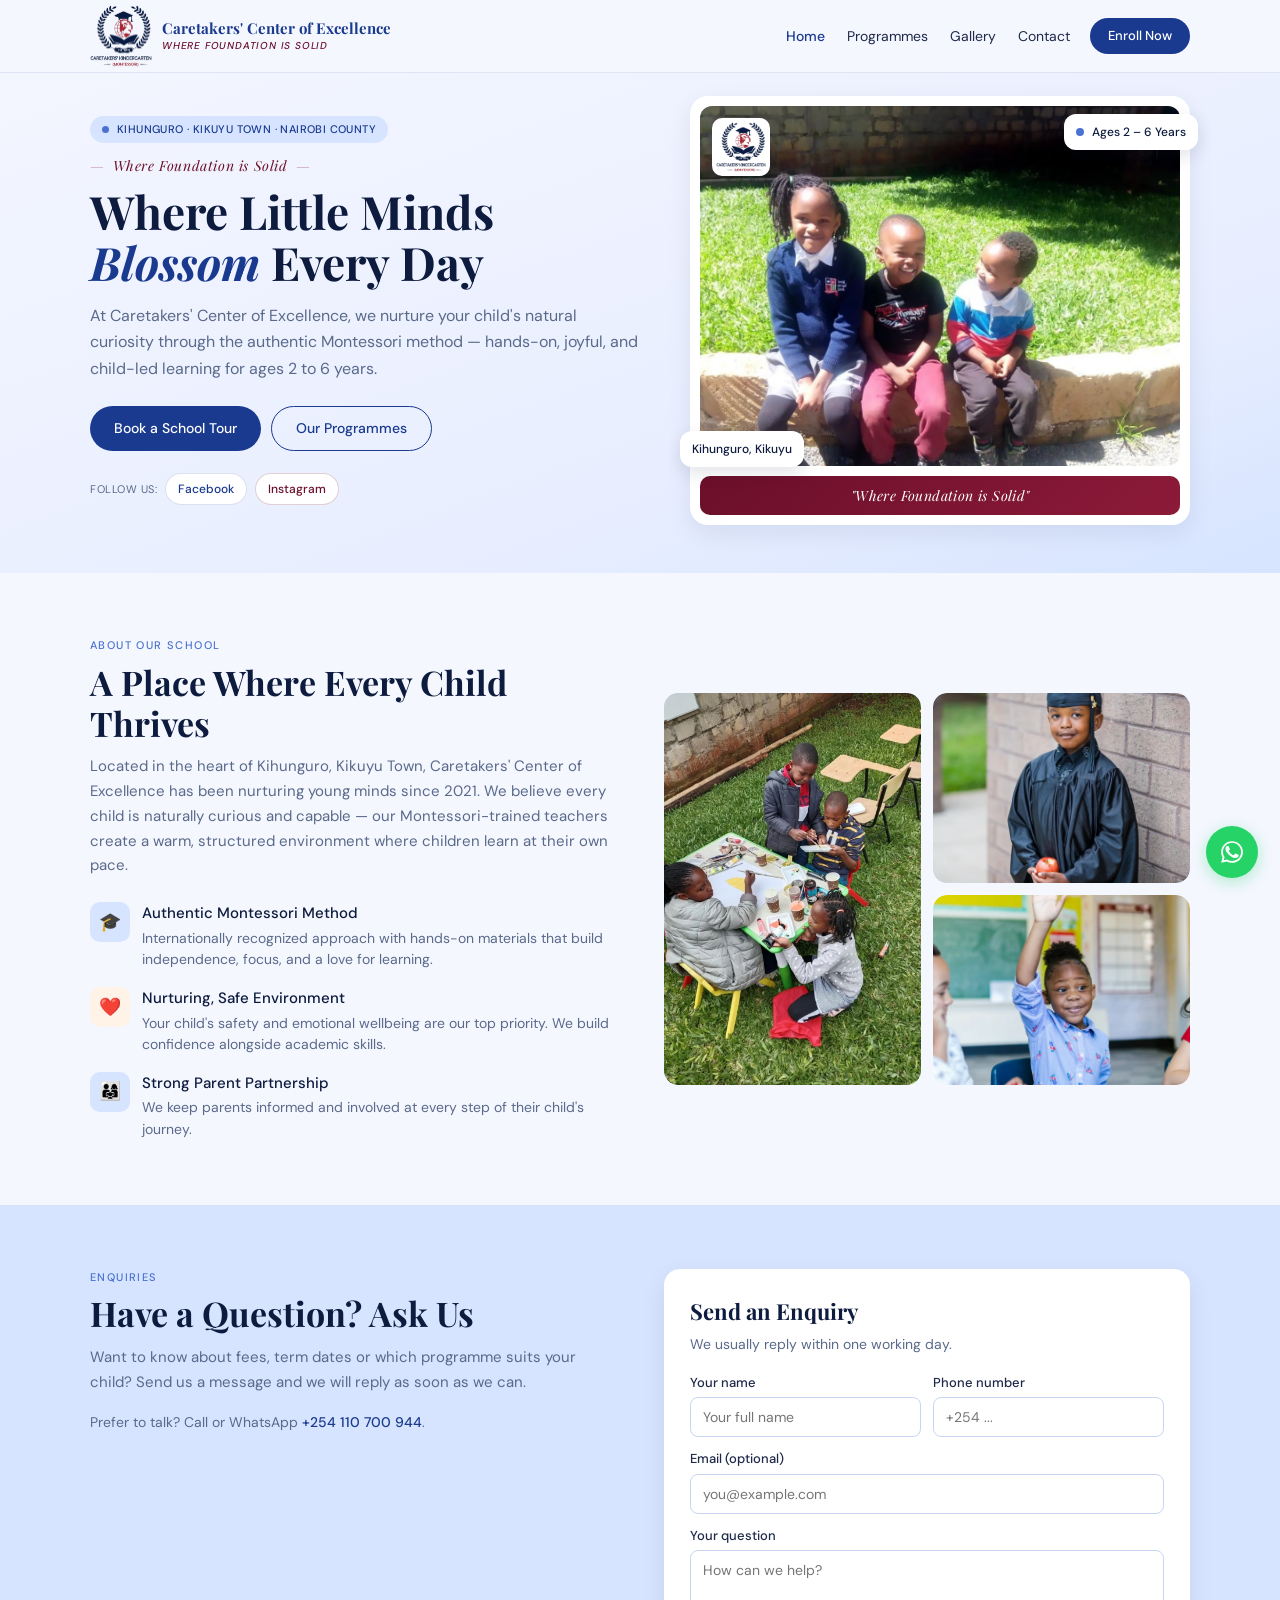
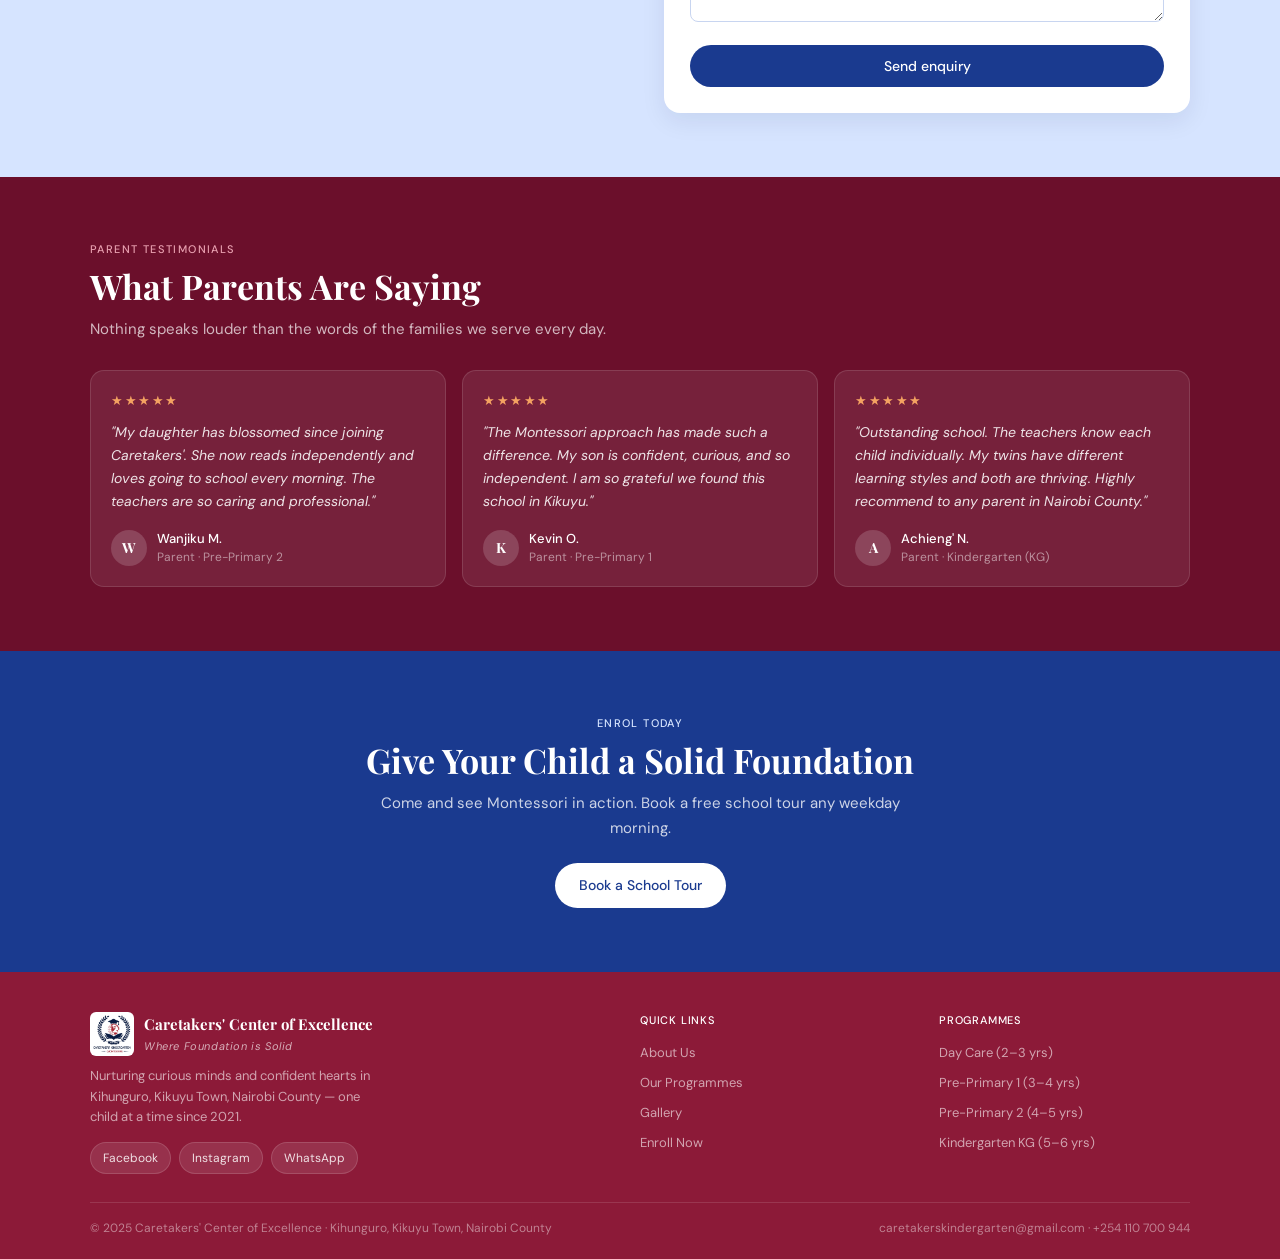
==== commit a65be34e: "UI Restructure" ====
--- a/about.html
+++ b/about.html
@@ -3,175 +3,12 @@
 <head>
 <meta charset="UTF-8">
 <meta name="viewport" content="width=device-width, initial-scale=1.0">
-<title>About Us | Caretakers' Kindergarten (Montessori), Kikuyu</title>
-<meta name="description" content="Learn about Caretakers' Center of Excellence: authentic Montessori education in Kihunguro, Kikuyu Town since 2021.">
-<link href="https://fonts.googleapis.com/css2?family=Playfair+Display:wght@400;600;700&family=DM+Sans:wght@300;400;500&display=swap" rel="stylesheet">
-<link rel="stylesheet" href="css/base/variables.css">
-<link rel="stylesheet" href="css/base/reset.css">
-<link rel="stylesheet" href="css/base/typography.css">
-<link rel="stylesheet" href="css/layout/section.css">
-<link rel="stylesheet" href="css/layout/page.css">
-<link rel="stylesheet" href="css/components/nav.css">
-<link rel="stylesheet" href="css/components/buttons.css">
-<link rel="stylesheet" href="css/components/footer.css">
-<link rel="stylesheet" href="css/components/whatsapp.css">
-<link rel="stylesheet" href="css/pages/about.css">
-<link rel="stylesheet" href="css/pages/why.css">
+<title>About Us | Caretakers' Center of Excellence, Kikuyu</title>
+<link rel="canonical" href="index.html#about">
+<meta http-equiv="refresh" content="0; url=index.html#about">
+<script>window.location.replace('index.html#about');</script>
 </head>
 <body>
-
-<nav>
-  <div class="nav-inner">
-    <a href="index.html" class="logo-wrap">
-      <img src="images/Logo.jpg" alt="Caretakers Kindergarten Logo">
-      <div class="logo-text">
-        <strong>Caretakers' Kindergarten</strong>
-        <span>Where Foundation is Solid</span>
-      </div>
-    </a>
-    <button class="nav-toggle" aria-label="Toggle menu" aria-expanded="false">☰</button>
-    <ul class="nav-links">
-      <li><a href="index.html">Home</a></li>
-      <li><a href="about.html" aria-current="page">About</a></li>
-      <li><a href="programmes.html">Programmes</a></li>
-      <li><a href="gallery.html">Gallery</a></li>
-      <li><a href="contact.html">Contact</a></li>
-    </ul>
-    <a href="contact.html" class="nav-cta">Enroll Now</a>
-  </div>
-</nav>
-
-<main>
-<section id="about" class="page-first">
-  <div class="section-inner">
-    <div class="about-grid">
-      <div>
-        <p class="section-tag">About Our School</p>
-        <h1 class="section-title">A Place Where Every Child Thrives</h1>
-        <p class="section-desc">Located in the heart of Kihunguro, Kikuyu Town, Caretakers' Center of Excellence has been nurturing young minds since 2021. We believe every child is naturally curious and capable — our Montessori-trained teachers create a warm, structured environment where children learn at their own pace.</p>
-        <div class="value-list">
-          <div class="value-item">
-            <div class="value-icon">🎓</div>
-            <div class="value-text">
-              <h4>Authentic Montessori Method</h4>
-              <p>Internationally recognized approach with hands-on materials that build independence, focus, and a love for learning.</p>
-            </div>
-          </div>
-          <div class="value-item">
-            <div class="value-icon warm">❤️</div>
-            <div class="value-text">
-              <h4>Nurturing, Safe Environment</h4>
-              <p>Your child's safety and emotional wellbeing are our top priority. We build confidence alongside academic skills.</p>
-            </div>
-          </div>
-          <div class="value-item">
-            <div class="value-icon">👨‍👩‍👧</div>
-            <div class="value-text">
-              <h4>Strong Parent Partnership</h4>
-              <p>We keep parents informed and involved at every step of their child's journey.</p>
-            </div>
-          </div>
-        </div>
-      </div>
-      <div class="about-visual">
-        <div class="about-img-card tall">
-          <img src="images/Photo 4.jpg" alt="Children at Caretakers' Kindergarten">
-        </div>
-        <div class="about-img-card">
-          <img src="images/Photo 8.jpg" alt="Learning activities at Caretakers' Kindergarten">
-        </div>
-        <div class="about-img-card warm">
-          <img src="images/Photo 16.jpg" alt="Activities at Caretakers' Kindergarten">
-        </div>
-      </div>
-    </div>
-  </div>
-</section>
-
-<section>
-  <div class="section-inner">
-    <p class="section-tag">Why Choose Us</p>
-    <h2 class="section-title">What Makes Us Different</h2>
-    <div class="why-grid">
-      <div class="why-card">
-        <div class="why-num">01</div>
-        <div class="why-text">
-          <h4>Trained Montessori Teachers</h4>
-          <p>Our educators are professionally trained in the Montessori philosophy, bringing patience, skill, and genuine love for children.</p>
-        </div>
-      </div>
-      <div class="why-card">
-        <div class="why-num">02</div>
-        <div class="why-text">
-          <h4>Prepared Montessori Environment</h4>
-          <p>Classrooms are thoughtfully arranged with authentic Montessori materials that invite curiosity and independent exploration.</p>
-        </div>
-      </div>
-      <div class="why-card">
-        <div class="why-num">03</div>
-        <div class="why-text">
-          <h4>Conveniently Located in Kikuyu</h4>
-          <p>Easily accessible at Kihunguro, Kikuyu Town — a safe, community-centered location for families across Nairobi County.</p>
-        </div>
-      </div>
-      <div class="why-card">
-        <div class="why-num">04</div>
-        <div class="why-text">
-          <h4>Holistic Child Development</h4>
-          <p>We develop the whole child — intellectual, social, emotional, and physical — not just academic scores.</p>
-        </div>
-      </div>
-    </div>
-  </div>
-</section>
-</main>
-
-<footer>
-  <div class="footer-inner">
-    <div class="footer-top">
-      <div class="footer-brand">
-        <div class="footer-logo-wrap">
-          <img src="images/Logo.jpg" alt="Caretakers Logo">
-          <div class="footer-logo-text">
-            <strong>Caretakers' Kindergarten</strong>
-            <div class="footer-tagline">Where Foundation is Solid</div>
-          </div>
-        </div>
-        <p>Nurturing curious minds and confident hearts in Kihunguro, Kikuyu Town, Nairobi County — one child at a time since 2021.</p>
-        <div class="footer-social">
-          <a href="https://www.facebook.com/caretakers-center-of-excellence" target="_blank">Facebook</a>
-          <a href="https://www.instagram.com/caretakerscenterofexcellence" target="_blank">Instagram</a>
-          <a href="https://wa.me/254110700944" target="_blank">WhatsApp</a>
-        </div>
-      </div>
-      <div class="footer-col">
-        <h5>Quick Links</h5>
-        <ul>
-          <li><a href="about.html">About Us</a></li>
-          <li><a href="programmes.html">Our Programmes</a></li>
-          <li><a href="gallery.html">Gallery</a></li>
-          <li><a href="contact.html">Enroll Now</a></li>
-        </ul>
-      </div>
-      <div class="footer-col">
-        <h5>Programmes</h5>
-        <ul>
-          <li><a href="programmes.html">Day Care (2–3 yrs)</a></li>
-          <li><a href="programmes.html">Pre-Primary 1 (3–4 yrs)</a></li>
-          <li><a href="programmes.html">Pre-Primary 2 (4–5 yrs)</a></li>
-          <li><a href="programmes.html">Kindergarten KG (5–6 yrs)</a></li>
-        </ul>
-      </div>
-    </div>
-    <div class="footer-bottom">
-      <p>© 2025 Caretakers' Center of Excellence · Kihunguro, Kikuyu Town, Nairobi County</p>
-      <p>caretakerskindergarten@gmail.com · +254 110 700 944</p>
-    </div>
-  </div>
-</footer>
-
-<a href="https://wa.me/254110700944" class="wa-float" target="_blank" title="Chat on WhatsApp" aria-label="Chat on WhatsApp"><svg viewBox="0 0 24 24" aria-hidden="true"><path d="M17.472 14.382c-.297-.149-1.758-.867-2.03-.967-.273-.099-.471-.148-.67.15-.197.297-.767.966-.94 1.164-.173.199-.347.223-.644.075-.297-.15-1.255-.463-2.39-1.475-.883-.788-1.48-1.761-1.653-2.059-.173-.297-.018-.458.13-.606.134-.133.298-.347.446-.52.149-.174.198-.298.298-.497.099-.198.05-.371-.025-.52-.075-.149-.669-1.612-.916-2.207-.242-.579-.487-.5-.669-.51-.173-.008-.371-.01-.57-.01-.198 0-.52.074-.792.372-.272.297-1.04 1.016-1.04 2.479 0 1.462 1.065 2.875 1.213 3.074.149.198 2.096 3.2 5.077 4.487.709.306 1.262.489 1.694.625.712.227 1.36.195 1.871.118.571-.085 1.758-.719 2.006-1.413.248-.694.248-1.289.173-1.413-.074-.124-.272-.198-.57-.347z"/><path d="M12.05 2.003C6.495 2.003 2 6.486 2 12.025c0 1.77.463 3.45 1.27 4.9L2 22l5.204-1.247a10.04 10.04 0 004.846 1.237h.004c5.555 0 10.05-4.483 10.05-10.022C22.104 6.486 17.605 2.003 12.05 2.003zm0 18.24h-.003a8.33 8.33 0 01-4.242-1.164l-.304-.18-3.087.74.736-3.01-.198-.31a8.3 8.3 0 01-1.277-4.434c0-4.59 3.75-8.327 8.365-8.327 4.614 0 8.365 3.738 8.365 8.327 0 4.59-3.751 8.348-8.355 8.348z"/></svg></a>
-
-<script src="js/main.js"></script>
+<p>This page has moved. <a href="index.html#about">Go to About Our School</a>.</p>
 </body>
-</html>
+</html>
